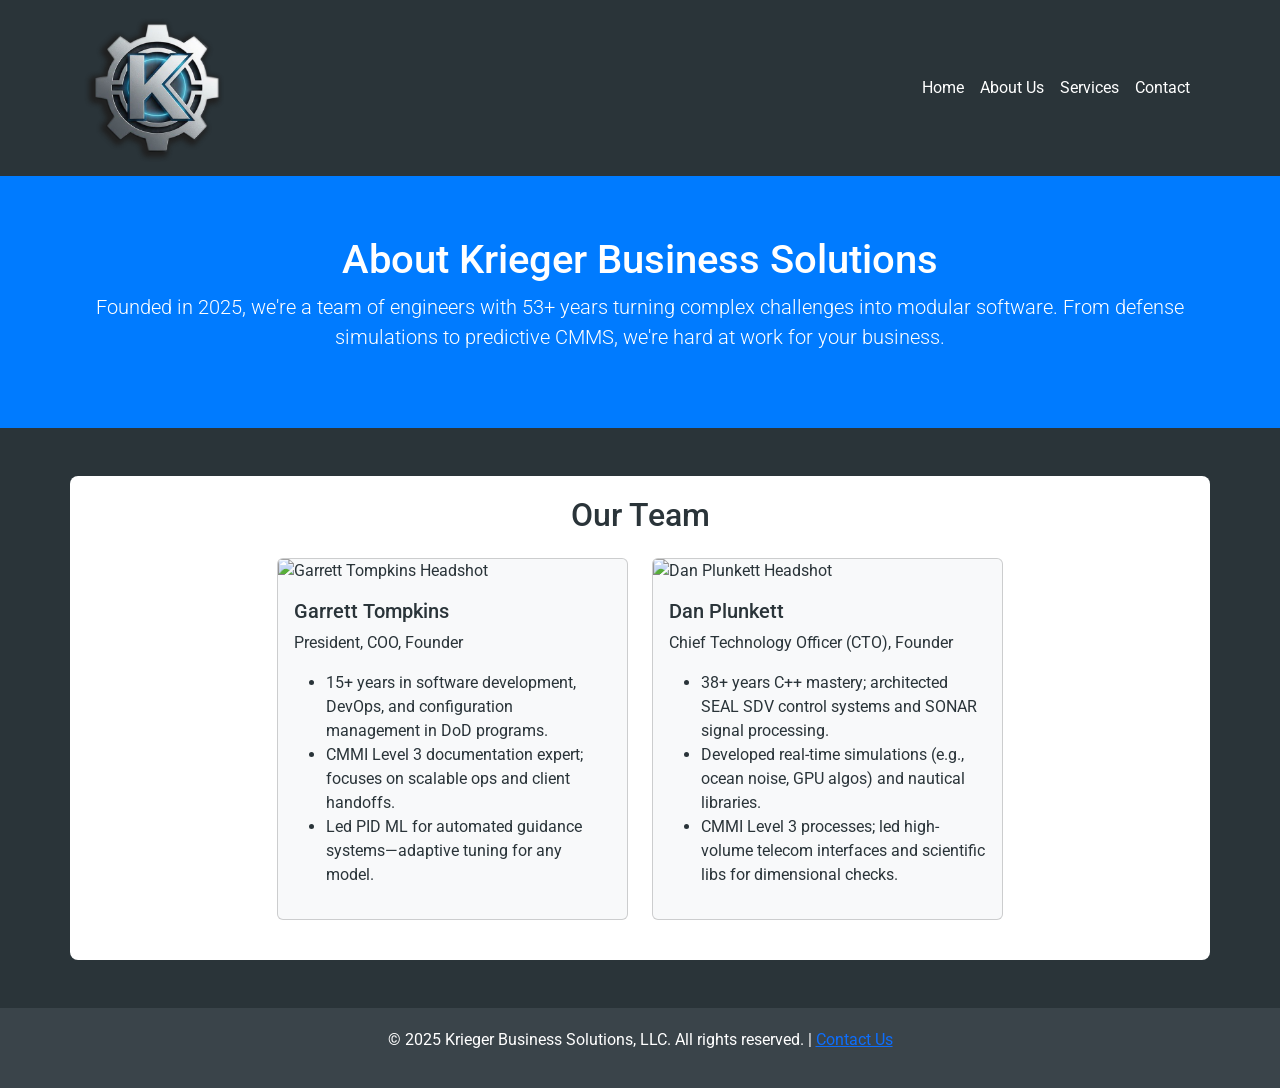
==== about.html @ 66830e4a "Updated logo reference" ====
<!DOCTYPE html>
<html lang="en">
<head>
    <meta charset="UTF-8">
    <meta name="viewport" content="width=device-width, initial-scale=1.0">
    <title>About Us - Krieger Business Solutions</title>
    <link href="https://cdn.jsdelivr.net/npm/bootstrap@5.3.3/dist/css/bootstrap.min.css" rel="stylesheet" integrity="sha384-QWTKZyjpPEjISv5WaRU9OFeRpok6YctnYmDr5pNlyT2bRjXh0JMhjY6hW+ALEwIH" crossorigin="anonymous">
    <style>
        body { 
            font-family: 'Roboto', sans-serif; 
            background-color: #2a3439; /* Gunmetal gray */
            color: #ffffff; /* White text for dark bg */
        }
        .hero { 
            background-color: #007bff; /* Keep blue for contrast */
            color: white; 
            padding: 60px 0; 
            text-align: center; 
        }
        .footer { 
            background-color: #3a444a; /* Slightly lighter gunmetal for footer */
            padding: 20px; 
            text-align: center; 
        }
        .navbar { 
            background-color: #2a3439 !important; /* Match body */
        }
        .nav-link { 
            color: #ffffff !important; /* White nav links */
        }
        .container.my-5 { 
            background-color: #ffffff; /* White bg for content sections */
            color: #2a3439; /* Dark text inside */
            padding: 20px; 
            border-radius: 8px; 
        }
        .team-card { 
            background-color: #f8f9fa; /* Light for cards */
            color: #2a3439; 
            margin-bottom: 20px; 
        }
    </style>
    <link href="https://fonts.googleapis.com/css2?family=Roboto:wght@400;700&display=swap" rel="stylesheet">
</head>
<body>
    <header>
        <nav class="navbar navbar-expand-lg navbar-light bg-light">
            <div class="container">
                <a class="navbar-brand" href="index.html">
                    <img src="images/KLogoOnly.png" alt="Krieger Business Solutions Logo" width="150">
                </a>
                <button class="navbar-toggler" type="button" data-bs-toggle="collapse" data-bs-target="#navbarNav" aria-controls="navbarNav" aria-expanded="false" aria-label="Toggle navigation">
                    <span class="navbar-toggler-icon"></span>
                </button>
                <div class="collapse navbar-collapse" id="navbarNav">
                    <ul class="navbar-nav ms-auto">
                        <li class="nav-item"><a class="nav-link" href="index.html">Home</a></li>
                        <li class="nav-item"><a class="nav-link active" href="about.html">About Us</a></li>
                        <li class="nav-item"><a class="nav-link" href="services.html">Services</a></li>
                        <li class="nav-item"><a class="nav-link" href="contact.html">Contact</a></li>
                    </ul>
                </div>
            </div>
        </nav>
    </header>

    <section class="hero">
        <div class="container">
            <h1>About Krieger Business Solutions</h1>
            <p class="lead">Founded in 2025, we're a team of engineers with 53+ years turning complex challenges into modular software. From defense simulations to predictive CMMS, we're hard at work for your business.</p>
        </div>
    </section>

    <section class="container my-5">
        <h2 class="text-center mb-4">Our Team</h2>
        <div class="row justify-content-center"> <!-- Centered for 2 cards -->
            <div class="col-md-4">
                <div class="card team-card">
                    <img src="images/garrett.png" class="card-img-top" alt="Garrett Tompkins Headshot">
                    <div class="card-body">
                        <h5 class="card-title">Garrett Tompkins</h5>
                        <p class="card-text">President, COO, Founder</p>
                        <ul>
                            <li>15+ years in software development, DevOps, and configuration management in DoD programs.</li>
                            <li>CMMI Level 3 documentation expert; focuses on scalable ops and client handoffs.</li>
                            <li>Led PID ML for automated guidance systems—adaptive tuning for any model.</li>
                        </ul>
                    </div>
                </div>
            </div>
            <div class="col-md-4">
                <div class="card team-card">
                    <img src="images/dan.png" class="card-img-top" alt="Dan Plunkett Headshot">
                    <div class="card-body">
                        <h5 class="card-title">Dan Plunkett</h5>
                        <p class="card-text">Chief Technology Officer (CTO), Founder</p>
                        <ul>
                            <li>38+ years C++ mastery; architected SEAL SDV control systems and SONAR signal processing.</li>
                            <li>Developed real-time simulations (e.g., ocean noise, GPU algos) and nautical libraries.</li>
                            <li>CMMI Level 3 processes; led high-volume telecom interfaces and scientific libs for dimensional checks.</li>
                        </ul>
                    </div>
                </div>
            </div>
        </div>
    </section>

    <footer class="footer">
        <p>&copy; 2025 Krieger Business Solutions, LLC. All rights reserved. | <a href="mailto:hello@kriegerbs.com">Contact Us</a></p>
    </footer>

    <script src="https://cdn.jsdelivr.net/npm/bootstrap@5.3.3/dist/js/bootstrap.bundle.min.js" integrity="sha384-YvpcrYf0tY3lHB60NNkmXc5s9fDVZLESaAA55NDzOxhy9GkcIdslK1eN7N6jIeHz" crossorigin="anonymous"></script>
</body>
</html>
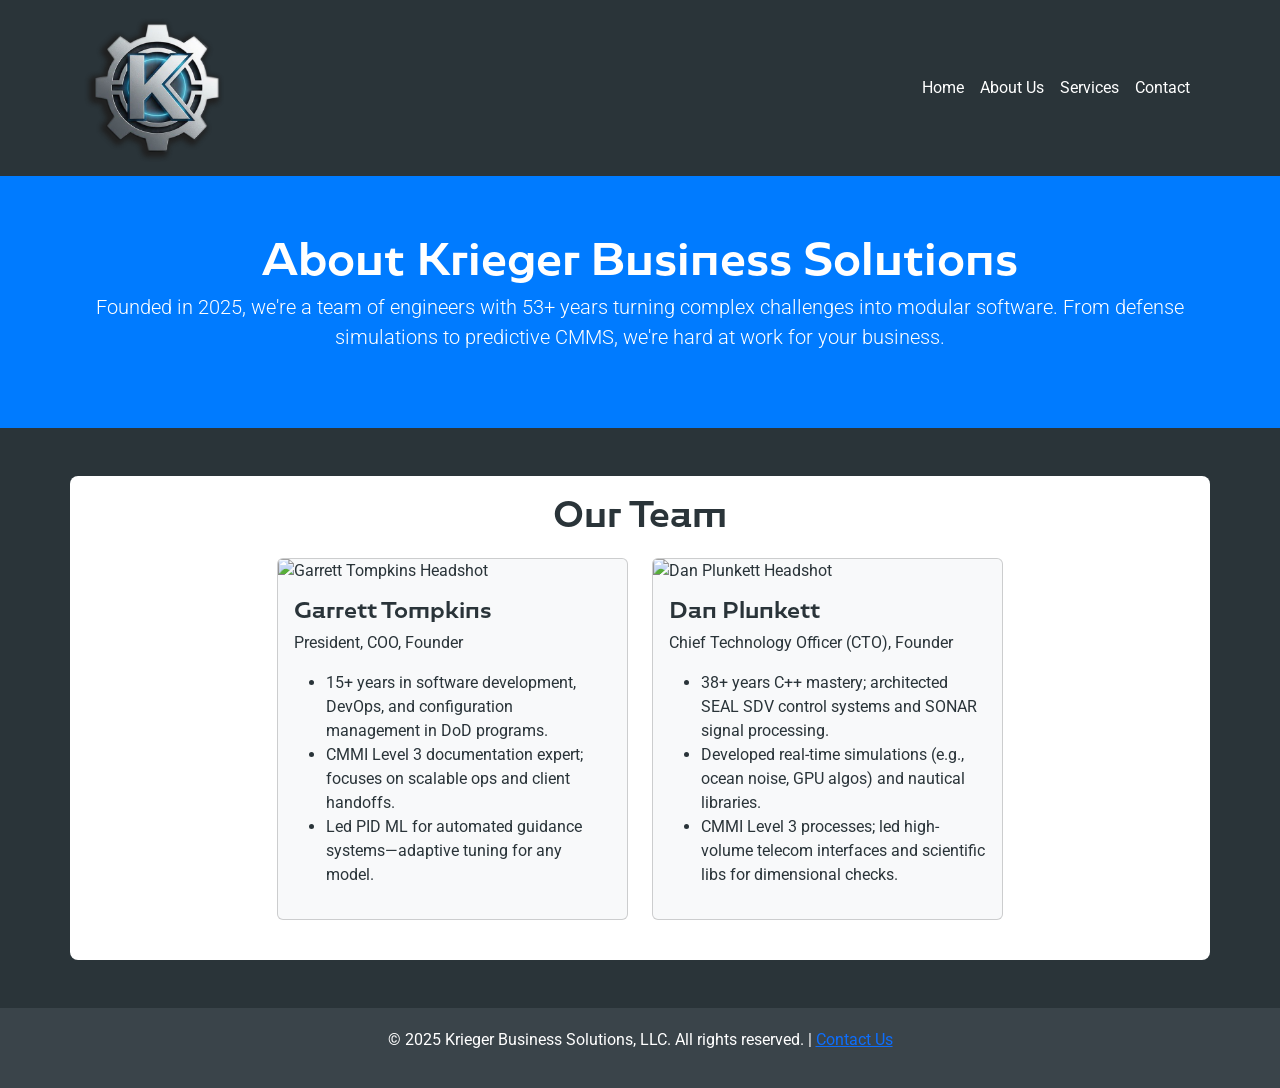
==== commit c3570d94: "Added caprina medium to headers" ====
--- a/about.html
+++ b/about.html
@@ -6,10 +6,19 @@
     <title>About Us - Krieger Business Solutions</title>
     <link href="https://cdn.jsdelivr.net/npm/bootstrap@5.3.3/dist/css/bootstrap.min.css" rel="stylesheet" integrity="sha384-QWTKZyjpPEjISv5WaRU9OFeRpok6YctnYmDr5pNlyT2bRjXh0JMhjY6hW+ALEwIH" crossorigin="anonymous">
     <style>
+        @font-face {
+            font-family: 'Caprina Medium';
+            src: url('assets/caprina-medium.otf') format('opentype'); /* Relative path to font file */
+            font-weight: normal;
+            font-style: normal;
+        }
         body { 
             font-family: 'Roboto', sans-serif; 
             background-color: #2a3439; /* Gunmetal gray */
             color: #ffffff; /* White text for dark bg */
+        }
+        h1, h2, h3, h4, h5, h6 {
+            font-family: 'Caprina Medium', sans-serif; /* Apply Caprina Medium to headers */
         }
         .hero { 
             background-color: #007bff; /* Keep blue for contrast */
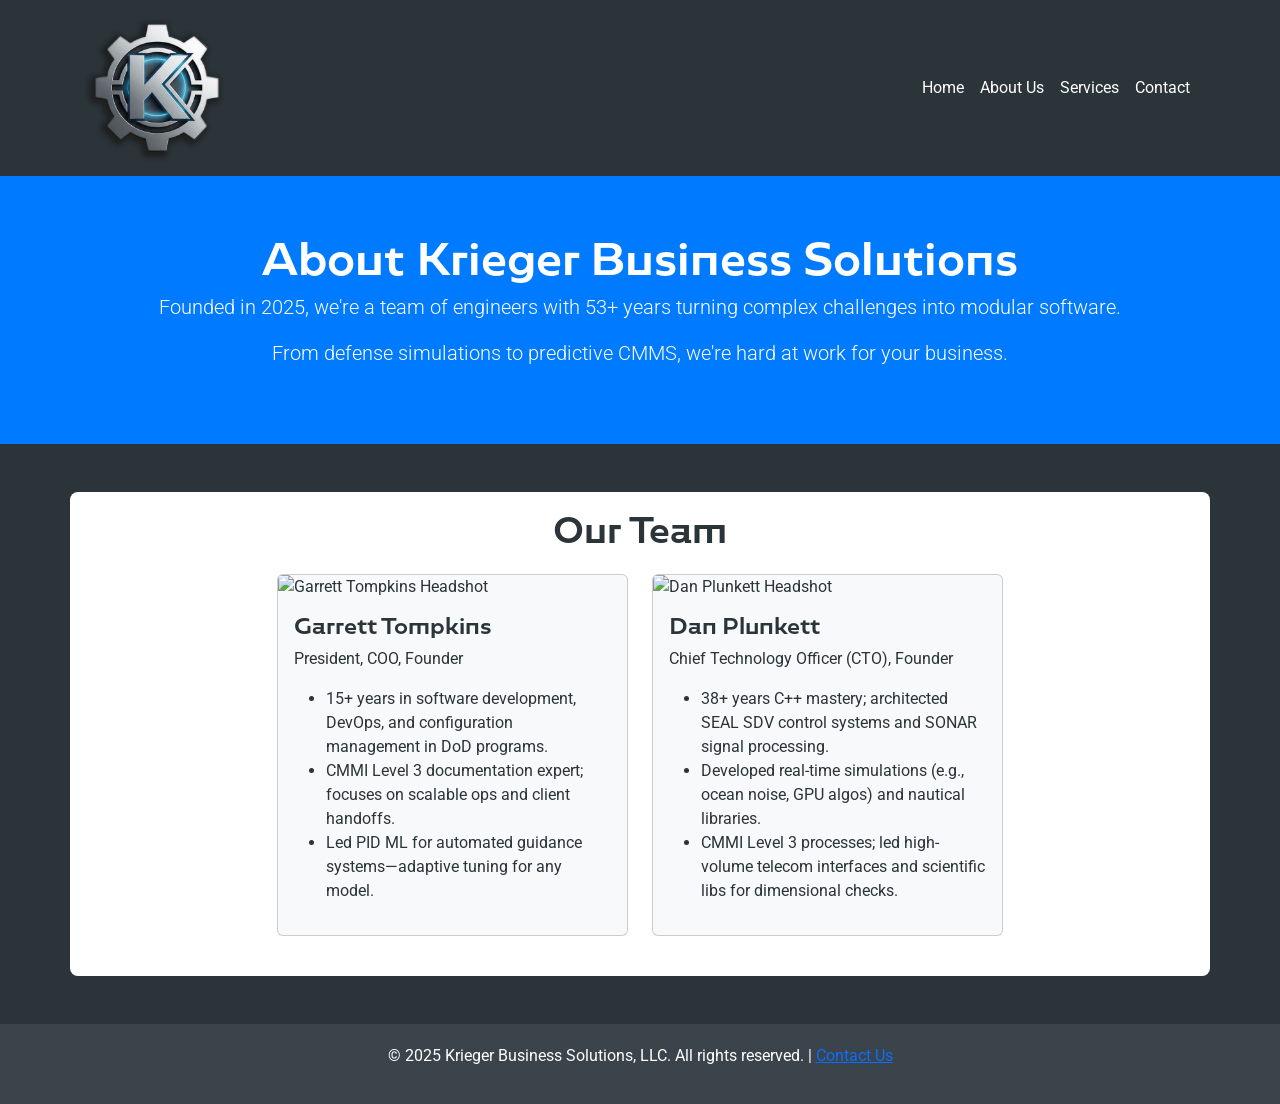
==== commit c953378c: "Trying to fix header line..." ====
--- a/about.html
+++ b/about.html
@@ -76,7 +76,8 @@
     <section class="hero">
         <div class="container">
             <h1>About Krieger Business Solutions</h1>
-            <p class="lead">Founded in 2025, we're a team of engineers with 53+ years turning complex challenges into modular software. From defense simulations to predictive CMMS, we're hard at work for your business.</p>
+            <p class="lead">Founded in 2025, we're a team of engineers with 53+ years turning complex challenges into modular software.</p>
+            <p class="lead">From defense simulations to predictive CMMS, we're hard at work for your business.</p>
         </div>
     </section>
 
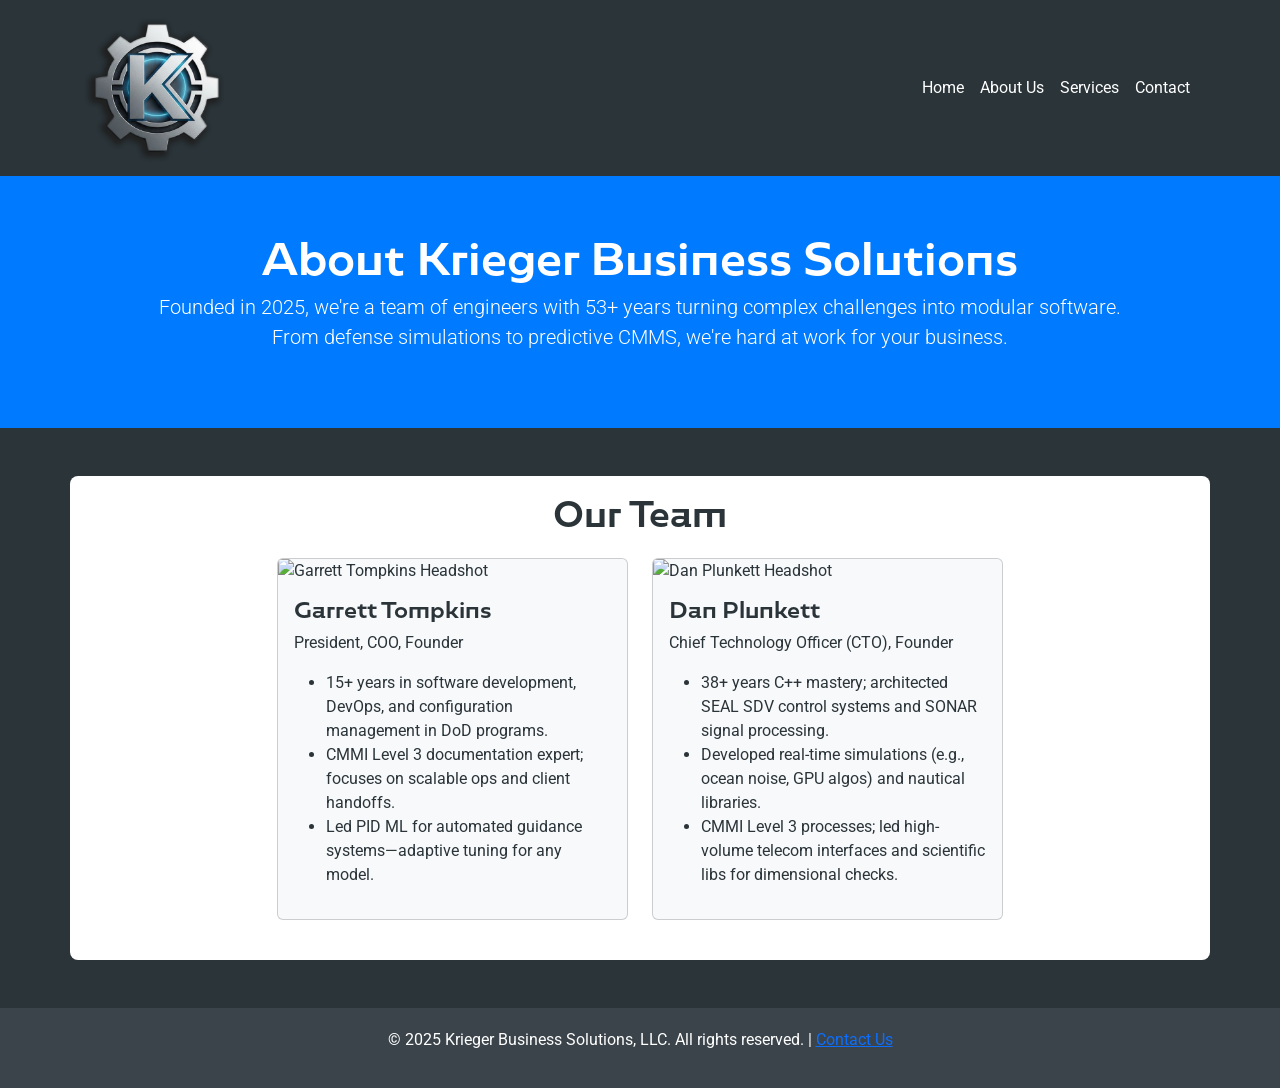
==== commit 299bf521: "changed multiple lines into a line break" ====
--- a/about.html
+++ b/about.html
@@ -76,8 +76,7 @@
     <section class="hero">
         <div class="container">
             <h1>About Krieger Business Solutions</h1>
-            <p class="lead">Founded in 2025, we're a team of engineers with 53+ years turning complex challenges into modular software.</p>
-            <p class="lead">From defense simulations to predictive CMMS, we're hard at work for your business.</p>
+            <p class="lead">Founded in 2025, we're a team of engineers with 53+ years turning complex challenges into modular software.</br>From defense simulations to predictive CMMS, we're hard at work for your business.</p>
         </div>
     </section>
 
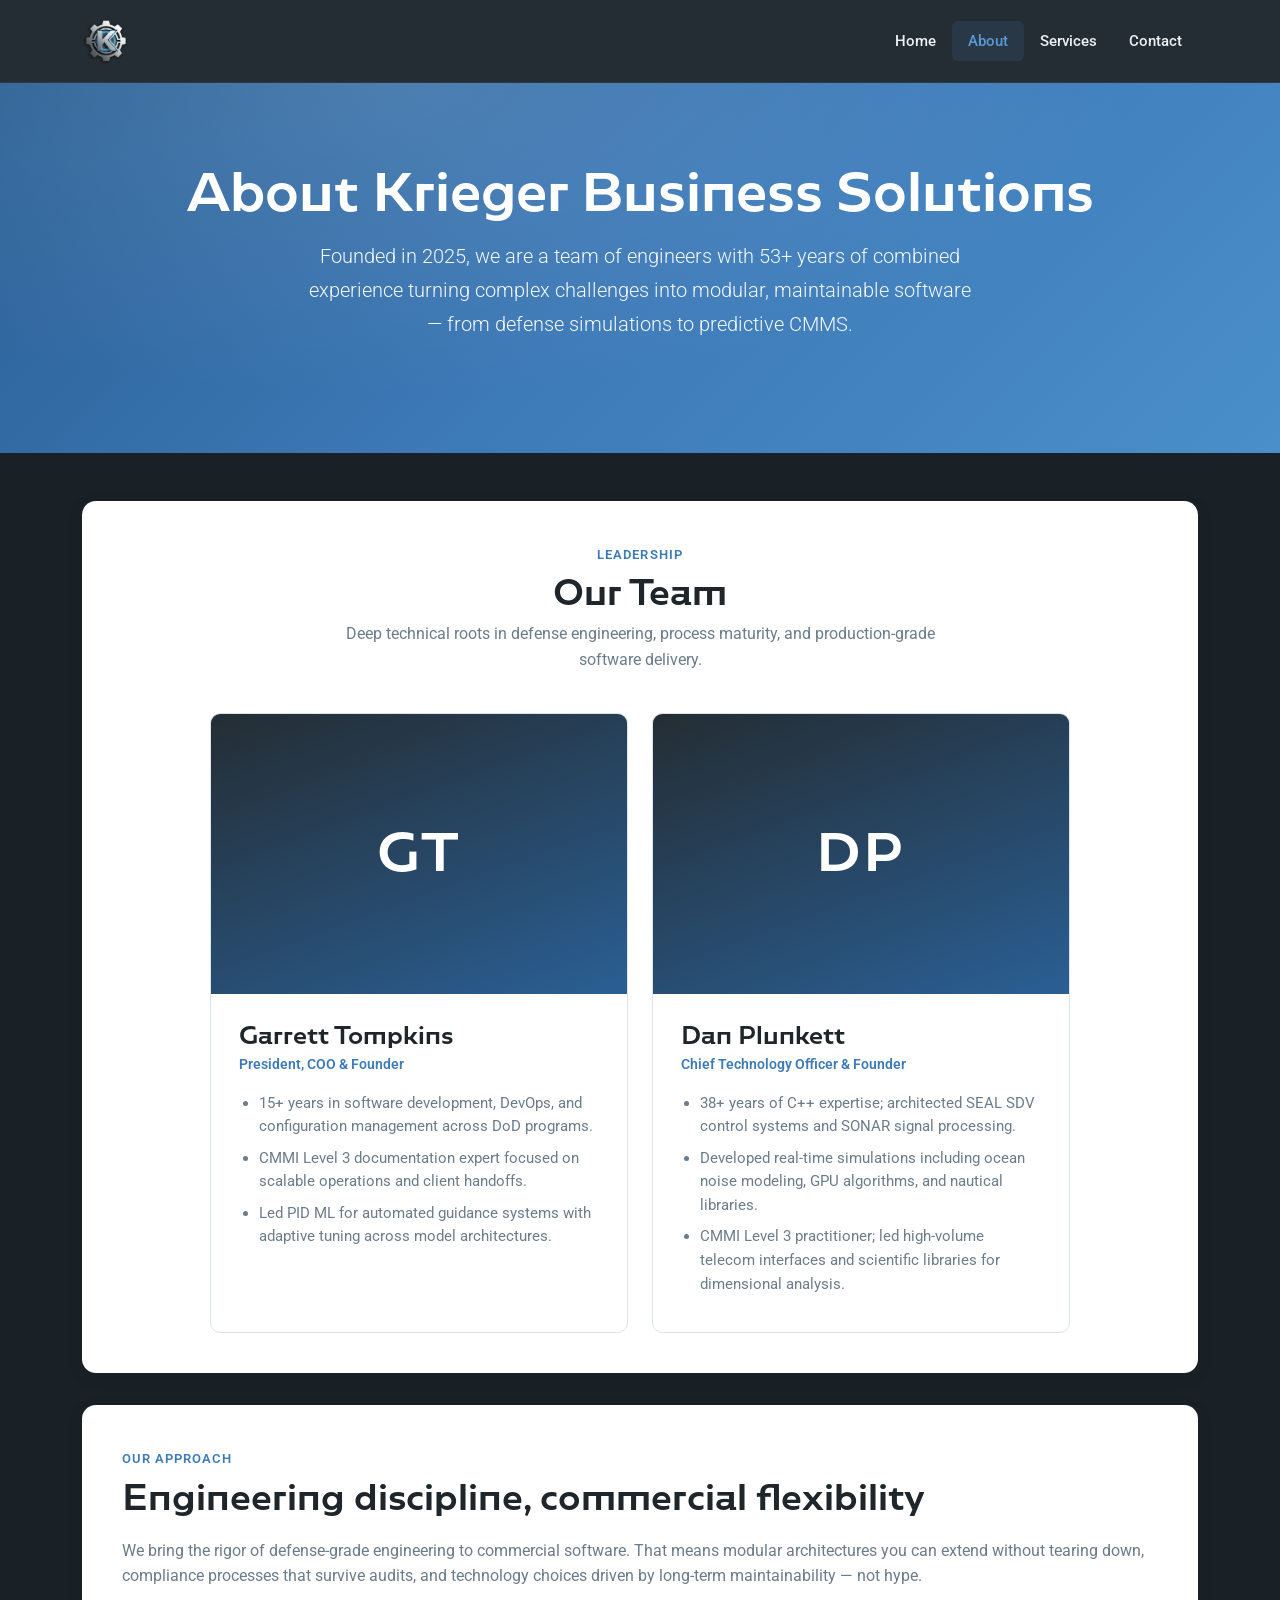
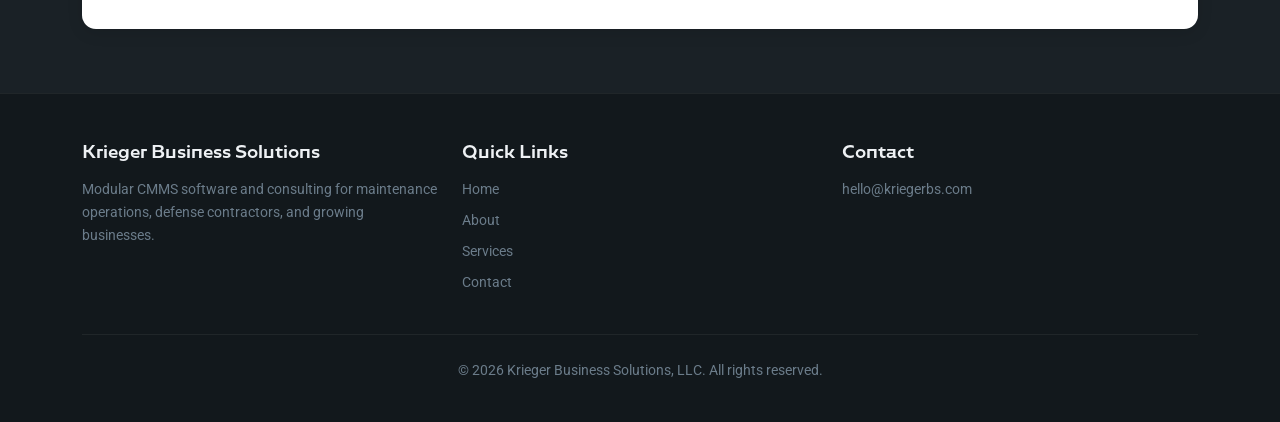
==== commit 8a7df844: "website updates" ====
--- a/about.html
+++ b/about.html
@@ -3,60 +3,24 @@
 <head>
     <meta charset="UTF-8">
     <meta name="viewport" content="width=device-width, initial-scale=1.0">
-    <title>About Us - Krieger Business Solutions</title>
+    <meta name="description" content="Meet the Krieger Business Solutions team — engineers with 53+ years of combined experience in defense systems, CMMS, and enterprise software.">
+    <title>About — Krieger Business Solutions</title>
+    <link rel="icon" href="images/KLogoOnly.png" type="image/png">
+    <link rel="preconnect" href="https://fonts.googleapis.com">
+    <link rel="preconnect" href="https://fonts.gstatic.com" crossorigin>
+    <link href="https://fonts.googleapis.com/css2?family=Roboto:wght@400;500;700&display=swap" rel="stylesheet">
     <link href="https://cdn.jsdelivr.net/npm/bootstrap@5.3.3/dist/css/bootstrap.min.css" rel="stylesheet" integrity="sha384-QWTKZyjpPEjISv5WaRU9OFeRpok6YctnYmDr5pNlyT2bRjXh0JMhjY6hW+ALEwIH" crossorigin="anonymous">
-    <style>
-        @font-face {
-            font-family: 'Caprina Medium';
-            src: url('assets/caprina-medium.otf') format('opentype'); /* Relative path to font file */
-            font-weight: normal;
-            font-style: normal;
-        }
-        body { 
-            font-family: 'Roboto', sans-serif; 
-            background-color: #2a3439; /* Gunmetal gray */
-            color: #ffffff; /* White text for dark bg */
-        }
-        h1, h2, h3, h4, h5, h6 {
-            font-family: 'Caprina Medium', sans-serif; /* Apply Caprina Medium to headers */
-        }
-        .hero { 
-            background-color: #007bff; /* Keep blue for contrast */
-            color: white; 
-            padding: 60px 0; 
-            text-align: center; 
-        }
-        .footer { 
-            background-color: #3a444a; /* Slightly lighter gunmetal for footer */
-            padding: 20px; 
-            text-align: center; 
-        }
-        .navbar { 
-            background-color: #2a3439 !important; /* Match body */
-        }
-        .nav-link { 
-            color: #ffffff !important; /* White nav links */
-        }
-        .container.my-5 { 
-            background-color: #ffffff; /* White bg for content sections */
-            color: #2a3439; /* Dark text inside */
-            padding: 20px; 
-            border-radius: 8px; 
-        }
-        .team-card { 
-            background-color: #f8f9fa; /* Light for cards */
-            color: #2a3439; 
-            margin-bottom: 20px; 
-        }
-    </style>
-    <link href="https://fonts.googleapis.com/css2?family=Roboto:wght@400;700&display=swap" rel="stylesheet">
+    <link href="https://cdn.jsdelivr.net/npm/bootstrap-icons@1.11.3/font/bootstrap-icons.min.css" rel="stylesheet">
+    <link href="assets/css/main.css" rel="stylesheet">
 </head>
 <body>
-    <header>
-        <nav class="navbar navbar-expand-lg navbar-light bg-light">
+    <a class="skip-link" href="#main-content">Skip to content</a>
+
+    <header class="site-header">
+        <nav class="navbar navbar-expand-lg navbar-dark" aria-label="Main navigation">
             <div class="container">
                 <a class="navbar-brand" href="index.html">
-                    <img src="images/KLogoOnly.png" alt="Krieger Business Solutions Logo" width="150">
+                    <img src="images/KLogoOnly.png" alt="Krieger Business Solutions" width="150" height="48">
                 </a>
                 <button class="navbar-toggler" type="button" data-bs-toggle="collapse" data-bs-target="#navbarNav" aria-controls="navbarNav" aria-expanded="false" aria-label="Toggle navigation">
                     <span class="navbar-toggler-icon"></span>
@@ -64,7 +28,7 @@
                 <div class="collapse navbar-collapse" id="navbarNav">
                     <ul class="navbar-nav ms-auto">
                         <li class="nav-item"><a class="nav-link" href="index.html">Home</a></li>
-                        <li class="nav-item"><a class="nav-link active" href="about.html">About Us</a></li>
+                        <li class="nav-item"><a class="nav-link active" href="about.html" aria-current="page">About</a></li>
                         <li class="nav-item"><a class="nav-link" href="services.html">Services</a></li>
                         <li class="nav-item"><a class="nav-link" href="contact.html">Contact</a></li>
                     </ul>
@@ -76,48 +40,96 @@
     <section class="hero">
         <div class="container">
             <h1>About Krieger Business Solutions</h1>
-            <p class="lead">Founded in 2025, we're a team of engineers with 53+ years turning complex challenges into modular software.</br>From defense simulations to predictive CMMS, we're hard at work for your business.</p>
+            <p class="lead">Founded in 2025, we are a team of engineers with 53+ years of combined experience turning complex challenges into modular, maintainable software — from defense simulations to predictive CMMS.</p>
         </div>
     </section>
 
-    <section class="container my-5">
-        <h2 class="text-center mb-4">Our Team</h2>
-        <div class="row justify-content-center"> <!-- Centered for 2 cards -->
-            <div class="col-md-4">
-                <div class="card team-card">
-                    <img src="images/garrett.png" class="card-img-top" alt="Garrett Tompkins Headshot">
-                    <div class="card-body">
-                        <h5 class="card-title">Garrett Tompkins</h5>
-                        <p class="card-text">President, COO, Founder</p>
-                        <ul>
-                            <li>15+ years in software development, DevOps, and configuration management in DoD programs.</li>
-                            <li>CMMI Level 3 documentation expert; focuses on scalable ops and client handoffs.</li>
-                            <li>Led PID ML for automated guidance systems—adaptive tuning for any model.</li>
-                        </ul>
+    <main id="main-content" class="page-main">
+        <div class="container">
+            <div class="content-section">
+                <div class="divider-heading">
+                    <span class="section-label">Leadership</span>
+                    <h2>Our Team</h2>
+                    <p>Deep technical roots in defense engineering, process maturity, and production-grade software delivery.</p>
+                </div>
+                <div class="row g-4 justify-content-center">
+                    <div class="col-md-6 col-lg-5">
+                        <article class="team-card">
+                            <div class="team-avatar">
+                                <span class="team-initials" aria-hidden="true">GT</span>
+                                <!-- Headshot: add images/garrett.png (recommended ~400×400, square crop) -->
+                                <img src="images/garrett.png" alt="Garrett Tompkins" class="team-photo" width="400" height="400">
+                            </div>
+                            <div class="card-body">
+                                <h3 class="card-title">Garrett Tompkins</h3>
+                                <p class="card-subtitle">President, COO &amp; Founder</p>
+                                <ul>
+                                    <li>15+ years in software development, DevOps, and configuration management across DoD programs.</li>
+                                    <li>CMMI Level 3 documentation expert focused on scalable operations and client handoffs.</li>
+                                    <li>Led PID ML for automated guidance systems with adaptive tuning across model architectures.</li>
+                                </ul>
+                            </div>
+                        </article>
+                    </div>
+                    <div class="col-md-6 col-lg-5">
+                        <article class="team-card">
+                            <div class="team-avatar">
+                                <span class="team-initials" aria-hidden="true">DP</span>
+                                <!-- Headshot: add images/dan.png (recommended ~400×400, square crop) -->
+                                <img src="images/dan.png" alt="Dan Plunkett" class="team-photo" width="400" height="400">
+                            </div>
+                            <div class="card-body">
+                                <h3 class="card-title">Dan Plunkett</h3>
+                                <p class="card-subtitle">Chief Technology Officer &amp; Founder</p>
+                                <ul>
+                                    <li>38+ years of C++ expertise; architected SEAL SDV control systems and SONAR signal processing.</li>
+                                    <li>Developed real-time simulations including ocean noise modeling, GPU algorithms, and nautical libraries.</li>
+                                    <li>CMMI Level 3 practitioner; led high-volume telecom interfaces and scientific libraries for dimensional analysis.</li>
+                                </ul>
+                            </div>
+                        </article>
                     </div>
                 </div>
             </div>
-            <div class="col-md-4">
-                <div class="card team-card">
-                    <img src="images/dan.png" class="card-img-top" alt="Dan Plunkett Headshot">
-                    <div class="card-body">
-                        <h5 class="card-title">Dan Plunkett</h5>
-                        <p class="card-text">Chief Technology Officer (CTO), Founder</p>
-                        <ul>
-                            <li>38+ years C++ mastery; architected SEAL SDV control systems and SONAR signal processing.</li>
-                            <li>Developed real-time simulations (e.g., ocean noise, GPU algos) and nautical libraries.</li>
-                            <li>CMMI Level 3 processes; led high-volume telecom interfaces and scientific libs for dimensional checks.</li>
-                        </ul>
-                    </div>
+
+            <div class="content-section">
+                <span class="section-label">Our Approach</span>
+                <h2>Engineering discipline, commercial flexibility</h2>
+                <p>We bring the rigor of defense-grade engineering to commercial software. That means modular architectures you can extend without tearing down, compliance processes that survive audits, and technology choices driven by long-term maintainability — not hype.</p>
+            </div>
+        </div>
+    </main>
+
+    <footer class="site-footer">
+        <div class="container">
+            <div class="row g-4">
+                <div class="col-md-4">
+                    <h3>Krieger Business Solutions</h3>
+                    <p>Modular CMMS software and consulting for maintenance operations, defense contractors, and growing businesses.</p>
+                </div>
+                <div class="col-md-4">
+                    <h3>Quick Links</h3>
+                    <ul>
+                        <li><a href="index.html">Home</a></li>
+                        <li><a href="about.html">About</a></li>
+                        <li><a href="services.html">Services</a></li>
+                        <li><a href="contact.html">Contact</a></li>
+                    </ul>
+                </div>
+                <div class="col-md-4">
+                    <h3>Contact</h3>
+                    <ul>
+                        <li><a href="mailto:hello@kriegerbs.com">hello@kriegerbs.com</a></li>
+                    </ul>
                 </div>
             </div>
+            <div class="footer-bottom">
+                <p>&copy; 2026 Krieger Business Solutions, LLC. All rights reserved.</p>
+            </div>
         </div>
-    </section>
-
-    <footer class="footer">
-        <p>&copy; 2025 Krieger Business Solutions, LLC. All rights reserved. | <a href="mailto:hello@kriegerbs.com">Contact Us</a></p>
     </footer>
 
     <script src="https://cdn.jsdelivr.net/npm/bootstrap@5.3.3/dist/js/bootstrap.bundle.min.js" integrity="sha384-YvpcrYf0tY3lHB60NNkmXc5s9fDVZLESaAA55NDzOxhy9GkcIdslK1eN7N6jIeHz" crossorigin="anonymous"></script>
+    <script src="assets/js/main.js"></script>
 </body>
-</html>
+</html>
--- a/assets/css/main.css
+++ b/assets/css/main.css
@@ -0,0 +1,641 @@
+/* Krieger Business Solutions — shared stylesheet */
+
+@font-face {
+    font-family: 'Caprina Medium';
+    src: url('../caprina-medium.otf') format('opentype');
+    font-weight: normal;
+    font-style: normal;
+    font-display: swap;
+}
+
+:root {
+    --color-bg: #1a2126;
+    --color-bg-elevated: #242d33;
+    --color-surface: #ffffff;
+    --color-surface-muted: #f4f6f8;
+    --color-accent: #3d7ab8;
+    --color-accent-dark: #2a5f94;
+    --color-accent-light: #5a9ad4;
+    --color-text: #1e262b;
+    --color-text-on-dark: #eef1f4;
+    --color-text-muted: #6b7c8a;
+    --color-border: #dde3ea;
+    --color-footer: #12181c;
+    --font-heading: 'Caprina Medium', Georgia, serif;
+    --font-body: 'Roboto', system-ui, -apple-system, sans-serif;
+    --shadow-sm: 0 1px 3px rgba(0, 0, 0, 0.08);
+    --shadow-md: 0 4px 16px rgba(0, 0, 0, 0.1);
+    --shadow-lg: 0 8px 32px rgba(0, 0, 0, 0.12);
+    --radius-sm: 6px;
+    --radius-md: 10px;
+    --radius-lg: 14px;
+    --transition: 0.2s ease;
+}
+
+*,
+*::before,
+*::after {
+    box-sizing: border-box;
+}
+
+html {
+    scroll-behavior: smooth;
+}
+
+body {
+    font-family: var(--font-body);
+    background-color: var(--color-bg);
+    color: var(--color-text-on-dark);
+    line-height: 1.6;
+    margin: 0;
+    -webkit-font-smoothing: antialiased;
+}
+
+h1, h2, h3, h4, h5, h6 {
+    font-family: var(--font-heading);
+    line-height: 1.25;
+    font-weight: normal;
+}
+
+a {
+    color: var(--color-accent-light);
+    text-decoration: none;
+    transition: color var(--transition);
+}
+
+a:hover {
+    color: #7eb8e8;
+}
+
+img {
+    max-width: 100%;
+    height: auto;
+}
+
+/* Skip link */
+.skip-link {
+    position: absolute;
+    top: -100%;
+    left: 1rem;
+    z-index: 1100;
+    padding: 0.5rem 1rem;
+    background: var(--color-accent);
+    color: white;
+    border-radius: var(--radius-sm);
+}
+
+.skip-link:focus {
+    top: 1rem;
+}
+
+/* Navbar */
+.site-header {
+    position: sticky;
+    top: 0;
+    z-index: 1000;
+    background-color: var(--color-bg-elevated);
+    border-bottom: 1px solid rgba(255, 255, 255, 0.06);
+    backdrop-filter: blur(8px);
+    transition: box-shadow var(--transition);
+}
+
+.site-header.is-scrolled {
+    box-shadow: 0 2px 12px rgba(0, 0, 0, 0.25);
+}
+
+.site-header .navbar {
+    padding: 0.75rem 0;
+}
+
+.site-header .navbar-brand img {
+    height: 48px;
+    width: auto;
+    transition: opacity var(--transition);
+}
+
+.site-header .navbar-brand:hover img {
+    opacity: 0.85;
+}
+
+.site-header .nav-link {
+    color: var(--color-text-on-dark) !important;
+    font-weight: 500;
+    font-size: 0.95rem;
+    padding: 0.5rem 1rem !important;
+    border-radius: var(--radius-sm);
+    transition: background-color var(--transition), color var(--transition);
+}
+
+.site-header .nav-link:hover,
+.site-header .nav-link:focus {
+    background-color: rgba(255, 255, 255, 0.08);
+    color: white !important;
+}
+
+.site-header .nav-link.active {
+    color: var(--color-accent-light) !important;
+    background-color: rgba(61, 122, 184, 0.15);
+}
+
+.navbar-toggler {
+    border-color: rgba(255, 255, 255, 0.2);
+    padding: 0.4rem 0.6rem;
+}
+
+.navbar-toggler:focus {
+    box-shadow: 0 0 0 2px rgba(61, 122, 184, 0.5);
+}
+
+.navbar-toggler-icon {
+    filter: invert(1);
+}
+
+/* Hero */
+.hero {
+    background: linear-gradient(135deg, var(--color-accent-dark) 0%, var(--color-accent) 50%, #4a8fc9 100%);
+    color: white;
+    padding: 5rem 0;
+    text-align: center;
+    position: relative;
+    overflow: hidden;
+}
+
+.hero::before {
+    content: '';
+    position: absolute;
+    inset: 0;
+    background: radial-gradient(ellipse at 30% 0%, rgba(255, 255, 255, 0.12) 0%, transparent 60%);
+    pointer-events: none;
+}
+
+.hero .container {
+    position: relative;
+    z-index: 1;
+}
+
+.hero h1 {
+    font-size: clamp(2rem, 5vw, 3rem);
+    margin-bottom: 1rem;
+}
+
+.hero .lead {
+    font-size: clamp(1.05rem, 2.5vw, 1.25rem);
+    max-width: 680px;
+    margin: 0 auto 2rem;
+    opacity: 0.95;
+    line-height: 1.7;
+}
+
+/* Buttons */
+.btn-primary-custom {
+    display: inline-block;
+    padding: 0.75rem 1.75rem;
+    background-color: white;
+    color: var(--color-accent-dark);
+    font-weight: 600;
+    font-size: 1rem;
+    border-radius: var(--radius-sm);
+    border: 2px solid transparent;
+    transition: transform var(--transition), box-shadow var(--transition), background-color var(--transition);
+}
+
+.btn-primary-custom:hover {
+    background-color: var(--color-surface-muted);
+    color: var(--color-accent-dark);
+    transform: translateY(-1px);
+    box-shadow: var(--shadow-md);
+}
+
+.btn-outline-custom {
+    display: inline-block;
+    padding: 0.75rem 1.75rem;
+    background-color: transparent;
+    color: white;
+    font-weight: 600;
+    font-size: 1rem;
+    border-radius: var(--radius-sm);
+    border: 2px solid rgba(255, 255, 255, 0.6);
+    transition: background-color var(--transition), border-color var(--transition);
+}
+
+.btn-outline-custom:hover {
+    background-color: rgba(255, 255, 255, 0.12);
+    border-color: white;
+    color: white;
+}
+
+/* Content sections */
+.content-section {
+    background-color: var(--color-surface);
+    color: var(--color-text);
+    padding: 2.5rem;
+    border-radius: var(--radius-lg);
+    box-shadow: var(--shadow-md);
+    margin-bottom: 2rem;
+}
+
+.content-section:last-child {
+    margin-bottom: 0;
+}
+
+.content-section h2 {
+    color: var(--color-text);
+    margin-bottom: 1.25rem;
+}
+
+.content-section p {
+    color: var(--color-text-muted);
+    margin-bottom: 1rem;
+}
+
+.content-section p:last-child {
+    margin-bottom: 0;
+}
+
+.section-label {
+    display: inline-block;
+    font-size: 0.8rem;
+    font-weight: 600;
+    letter-spacing: 0.08em;
+    text-transform: uppercase;
+    color: var(--color-accent);
+    margin-bottom: 0.5rem;
+}
+
+.page-main {
+    padding: 3rem 0 4rem;
+}
+
+/* Feature cards (home) */
+.feature-card {
+    background: var(--color-surface-muted);
+    border: 1px solid var(--color-border);
+    border-radius: var(--radius-md);
+    padding: 2rem;
+    height: 100%;
+    transition: box-shadow var(--transition), transform var(--transition);
+}
+
+.feature-card:hover {
+    box-shadow: var(--shadow-md);
+    transform: translateY(-2px);
+}
+
+.feature-card .feature-icon {
+    display: flex;
+    align-items: center;
+    justify-content: center;
+    width: 48px;
+    height: 48px;
+    background: linear-gradient(135deg, var(--color-accent), var(--color-accent-light));
+    border-radius: var(--radius-sm);
+    color: white;
+    font-size: 1.4rem;
+    margin-bottom: 1.25rem;
+}
+
+.feature-card h3 {
+    font-size: 1.35rem;
+    margin-bottom: 0.75rem;
+    color: var(--color-text);
+}
+
+.feature-card p {
+    margin-bottom: 0;
+}
+
+/* Service pack cards */
+.pack-card {
+    background: var(--color-surface);
+    border: 1px solid var(--color-border);
+    border-radius: var(--radius-md);
+    padding: 1.75rem;
+    height: 100%;
+    transition: box-shadow var(--transition);
+}
+
+.pack-card:hover {
+    box-shadow: var(--shadow-md);
+}
+
+.pack-card .pack-icon {
+    display: flex;
+    align-items: center;
+    justify-content: center;
+    width: 56px;
+    height: 56px;
+    background-color: rgba(61, 122, 184, 0.1);
+    border-radius: var(--radius-md);
+    color: var(--color-accent);
+    font-size: 1.6rem;
+    margin-bottom: 1rem;
+}
+
+.pack-card h3 {
+    font-size: 1.2rem;
+    margin-bottom: 0.5rem;
+}
+
+.pack-card .pack-industry {
+    font-size: 0.85rem;
+    color: var(--color-accent);
+    font-weight: 600;
+    margin-bottom: 0.75rem;
+}
+
+.pack-card ul {
+    padding-left: 1.2rem;
+    margin-bottom: 0;
+    color: var(--color-text-muted);
+    font-size: 0.95rem;
+}
+
+.pack-card li {
+    margin-bottom: 0.35rem;
+}
+
+/* Consulting service list */
+.service-list {
+    list-style: none;
+    padding: 0;
+    margin: 0;
+}
+
+.service-list li {
+    display: flex;
+    gap: 1rem;
+    padding: 1.25rem 0;
+    border-bottom: 1px solid var(--color-border);
+}
+
+.service-list li:last-child {
+    border-bottom: none;
+    padding-bottom: 0;
+}
+
+.service-list .service-icon {
+    flex-shrink: 0;
+    display: flex;
+    align-items: center;
+    justify-content: center;
+    width: 40px;
+    height: 40px;
+    background-color: rgba(61, 122, 184, 0.1);
+    border-radius: var(--radius-sm);
+    color: var(--color-accent);
+    font-size: 1.1rem;
+}
+
+.service-list h3 {
+    font-size: 1.1rem;
+    margin: 0 0 0.35rem;
+    font-family: var(--font-body);
+    font-weight: 700;
+}
+
+.service-list p {
+    margin: 0;
+    font-size: 0.95rem;
+}
+
+/* Team cards */
+.team-card {
+    background: var(--color-surface);
+    border: 1px solid var(--color-border);
+    border-radius: var(--radius-md);
+    overflow: hidden;
+    height: 100%;
+    transition: box-shadow var(--transition);
+}
+
+.team-card:hover {
+    box-shadow: var(--shadow-lg);
+}
+
+.team-card .team-avatar {
+    position: relative;
+    height: 280px;
+    overflow: hidden;
+    background: linear-gradient(160deg, var(--color-bg-elevated) 0%, var(--color-accent-dark) 100%);
+}
+
+.team-card .team-initials {
+    position: absolute;
+    inset: 0;
+    display: flex;
+    align-items: center;
+    justify-content: center;
+    color: white;
+    font-family: var(--font-heading);
+    font-size: 3rem;
+    letter-spacing: 0.05em;
+}
+
+.team-card .team-photo {
+    position: relative;
+    z-index: 1;
+    width: 100%;
+    height: 100%;
+    object-fit: cover;
+    object-position: center top;
+}
+
+.team-card .team-photo.is-missing {
+    display: none;
+}
+
+.team-card .card-body {
+    padding: 1.75rem;
+}
+
+.team-card .card-title {
+    font-family: var(--font-heading);
+    font-size: 1.35rem;
+    margin-bottom: 0.25rem;
+}
+
+.team-card .card-subtitle {
+    color: var(--color-accent);
+    font-weight: 600;
+    font-size: 0.9rem;
+    margin-bottom: 1rem;
+}
+
+.team-card ul {
+    padding-left: 1.2rem;
+    margin-bottom: 0;
+    color: var(--color-text-muted);
+    font-size: 0.92rem;
+}
+
+.team-card li {
+    margin-bottom: 0.5rem;
+}
+
+/* Contact */
+.contact-info-list {
+    list-style: none;
+    padding: 0;
+    margin: 0;
+}
+
+.contact-info-list li {
+    display: flex;
+    align-items: center;
+    gap: 0.75rem;
+    padding: 0.75rem 0;
+    font-size: 1.05rem;
+}
+
+.contact-info-list i {
+    color: var(--color-accent);
+    font-size: 1.2rem;
+    width: 24px;
+    text-align: center;
+}
+
+.contact-info-list a {
+    color: var(--color-accent);
+    font-weight: 500;
+}
+
+.contact-info-list a:hover {
+    color: var(--color-accent-dark);
+}
+
+.form-embed {
+    border: 1px solid var(--color-border);
+    border-radius: var(--radius-md);
+    overflow: hidden;
+    background: var(--color-surface-muted);
+}
+
+.form-embed iframe {
+    display: block;
+    width: 100%;
+    min-height: 500px;
+    border: 0;
+}
+
+/* CTA band */
+.cta-band {
+    background: linear-gradient(135deg, var(--color-bg-elevated), var(--color-bg));
+    border: 1px solid rgba(255, 255, 255, 0.08);
+    border-radius: var(--radius-lg);
+    padding: 2.5rem;
+    text-align: center;
+    margin-top: 1rem;
+}
+
+.cta-band h2 {
+    margin-bottom: 0.75rem;
+}
+
+.cta-band p {
+    color: var(--color-text-muted);
+    max-width: 520px;
+    margin: 0 auto 1.5rem;
+}
+
+.cta-band .btn-primary-custom {
+    background-color: var(--color-accent);
+    color: white;
+}
+
+.cta-band .btn-primary-custom:hover {
+    background-color: var(--color-accent-dark);
+    color: white;
+}
+
+/* Footer */
+.site-footer {
+    background-color: var(--color-footer);
+    padding: 3rem 0 1.5rem;
+    border-top: 1px solid rgba(255, 255, 255, 0.06);
+}
+
+.site-footer h3 {
+    font-size: 1rem;
+    margin-bottom: 1rem;
+    color: var(--color-text-on-dark);
+}
+
+.site-footer p,
+.site-footer li {
+    color: var(--color-text-muted);
+    font-size: 0.9rem;
+}
+
+.site-footer a {
+    color: var(--color-text-muted);
+}
+
+.site-footer a:hover {
+    color: var(--color-accent-light);
+}
+
+.site-footer ul {
+    list-style: none;
+    padding: 0;
+    margin: 0;
+}
+
+.site-footer ul li {
+    margin-bottom: 0.5rem;
+}
+
+.footer-bottom {
+    margin-top: 2rem;
+    padding-top: 1.5rem;
+    border-top: 1px solid rgba(255, 255, 255, 0.06);
+    text-align: center;
+    font-size: 0.85rem;
+    color: var(--color-text-muted);
+}
+
+/* Utilities */
+.text-muted-custom {
+    color: var(--color-text-muted) !important;
+}
+
+.divider-heading {
+    text-align: center;
+    margin-bottom: 2.5rem;
+}
+
+.divider-heading h2 {
+    margin-bottom: 0.5rem;
+}
+
+.divider-heading p {
+    color: var(--color-text-muted);
+    max-width: 600px;
+    margin: 0 auto;
+}
+
+/* Responsive */
+@media (max-width: 767.98px) {
+    .hero {
+        padding: 3.5rem 0;
+    }
+
+    .content-section {
+        padding: 1.75rem;
+    }
+
+    .page-main {
+        padding: 2rem 0 3rem;
+    }
+}
+
+@media (prefers-reduced-motion: reduce) {
+    html {
+        scroll-behavior: auto;
+    }
+
+    *,
+    *::before,
+    *::after {
+        transition-duration: 0.01ms !important;
+    }
+}
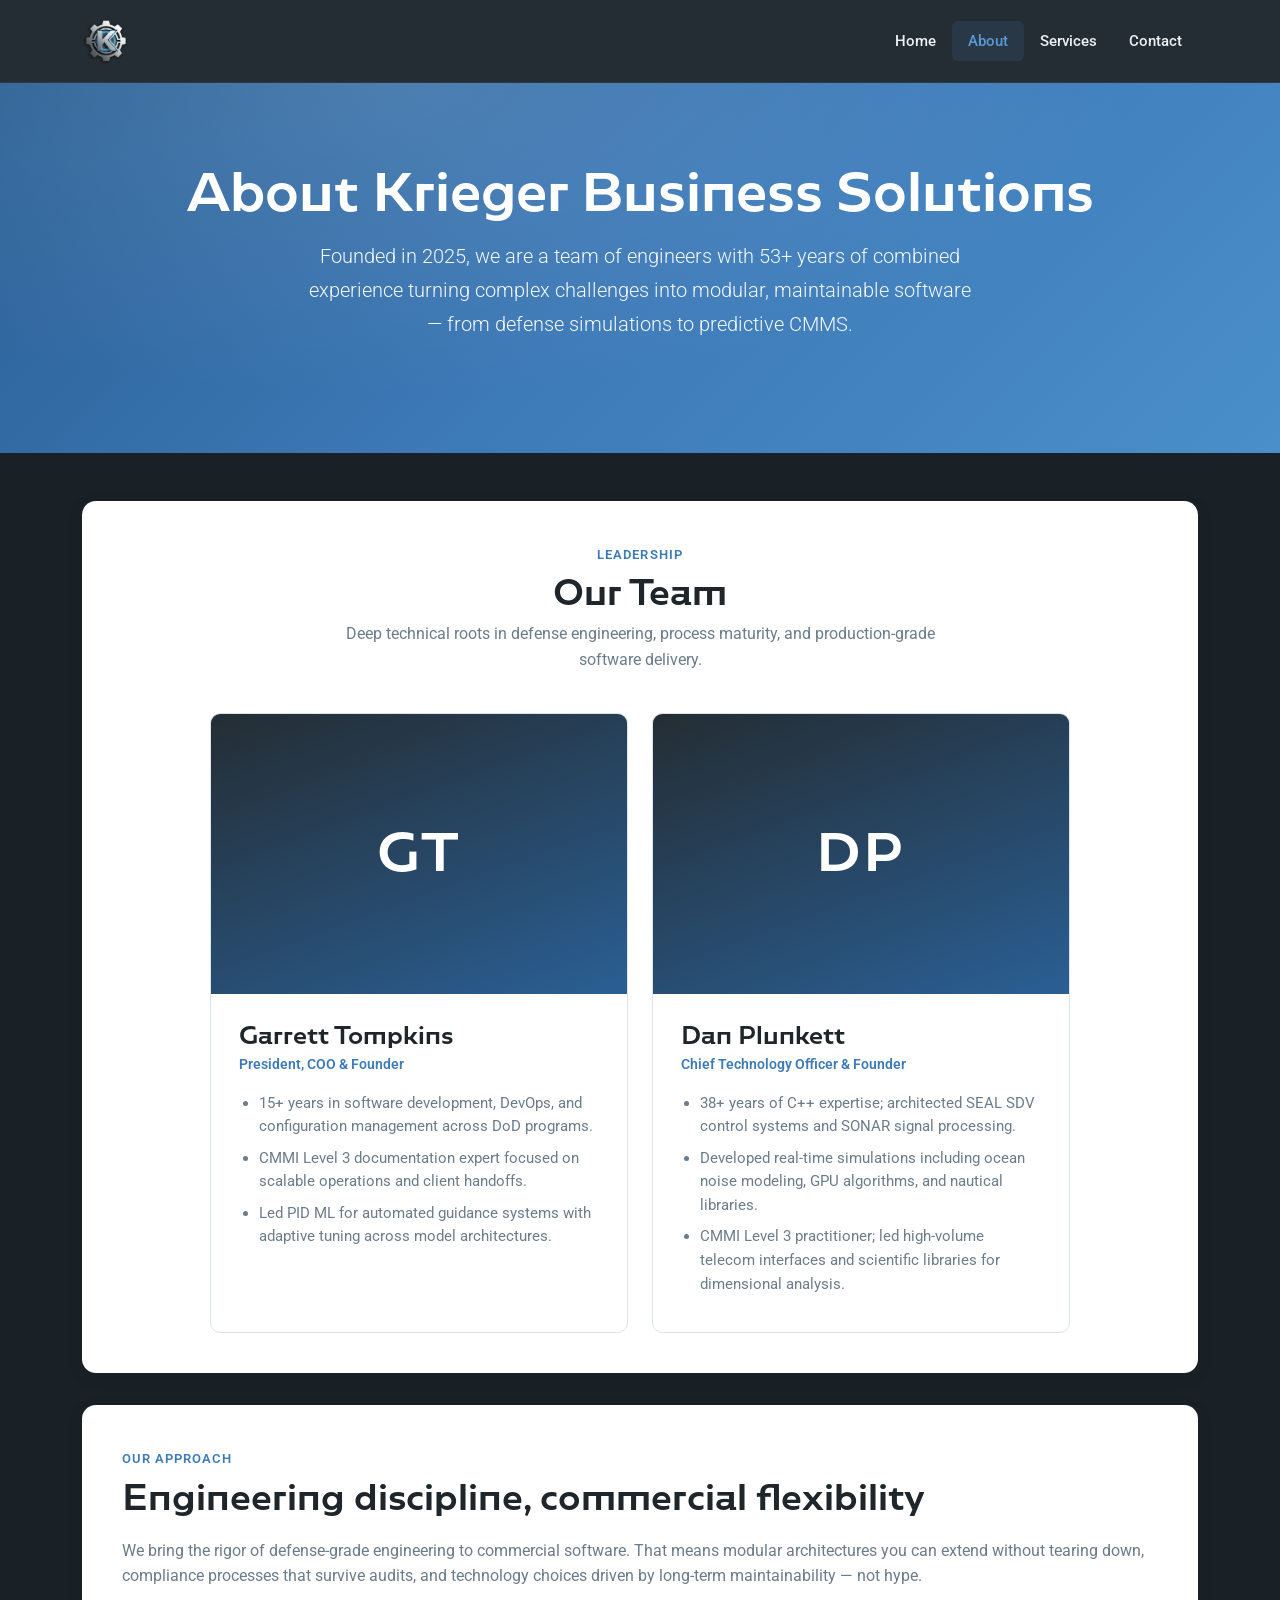
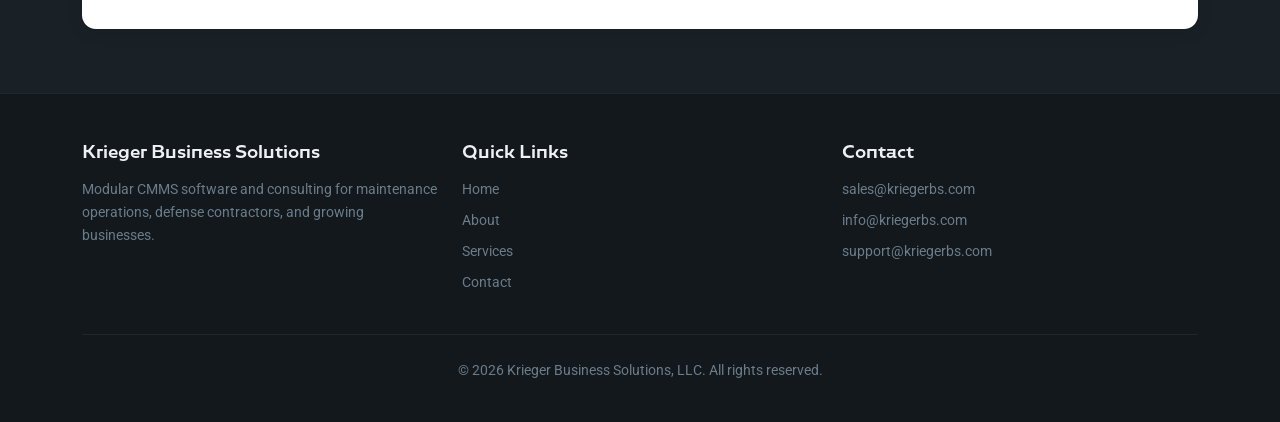
==== commit 37640dfa: "updated email addresses" ====
--- a/about.html
+++ b/about.html
@@ -119,7 +119,9 @@
                 <div class="col-md-4">
                     <h3>Contact</h3>
                     <ul>
-                        <li><a href="mailto:hello@kriegerbs.com">hello@kriegerbs.com</a></li>
+                        <li><a href="mailto:sales@kriegerbs.com">sales@kriegerbs.com</a></li>
+                        <li><a href="mailto:info@kriegerbs.com">info@kriegerbs.com</a></li>
+                        <li><a href="mailto:support@kriegerbs.com">support@kriegerbs.com</a></li>
                     </ul>
                 </div>
             </div>
--- a/assets/css/main.css
+++ b/assets/css/main.css
@@ -481,10 +481,17 @@
 
 .contact-info-list li {
     display: flex;
-    align-items: center;
+    align-items: flex-start;
     gap: 0.75rem;
     padding: 0.75rem 0;
     font-size: 1.05rem;
+}
+
+.contact-info-list .contact-detail {
+    display: block;
+    font-size: 0.88rem;
+    color: var(--color-text-muted);
+    margin-top: 0.15rem;
 }
 
 .contact-info-list i {
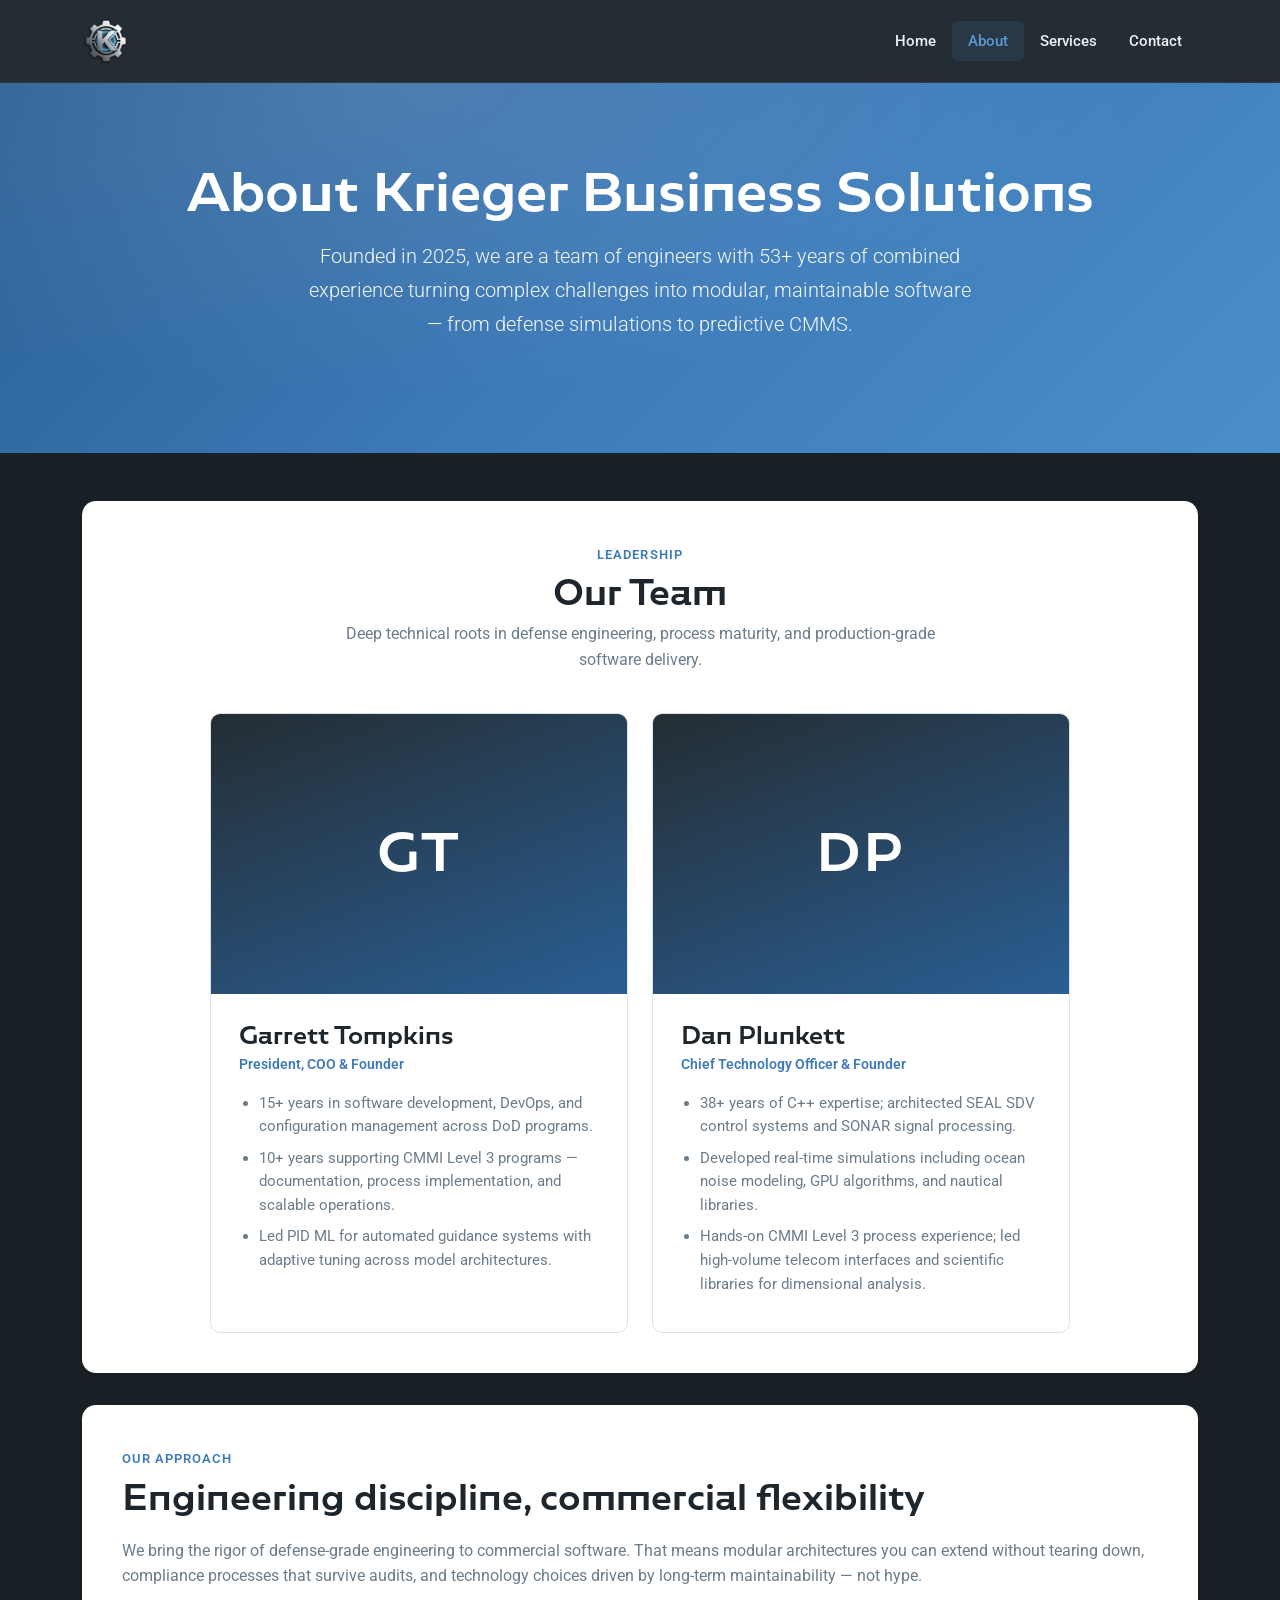
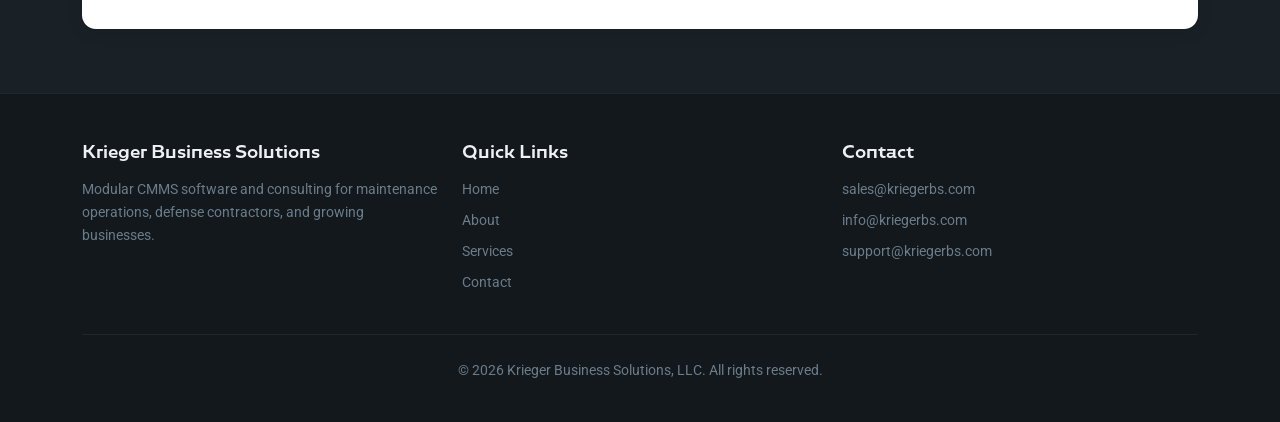
==== commit d1b307e5: "fixed CMMI verbiage" ====
--- a/about.html
+++ b/about.html
@@ -65,7 +65,7 @@
                                 <p class="card-subtitle">President, COO &amp; Founder</p>
                                 <ul>
                                     <li>15+ years in software development, DevOps, and configuration management across DoD programs.</li>
-                                    <li>CMMI Level 3 documentation expert focused on scalable operations and client handoffs.</li>
+                                    <li>10+ years supporting CMMI Level 3 programs — documentation, process implementation, and scalable operations.</li>
                                     <li>Led PID ML for automated guidance systems with adaptive tuning across model architectures.</li>
                                 </ul>
                             </div>
@@ -84,7 +84,7 @@
                                 <ul>
                                     <li>38+ years of C++ expertise; architected SEAL SDV control systems and SONAR signal processing.</li>
                                     <li>Developed real-time simulations including ocean noise modeling, GPU algorithms, and nautical libraries.</li>
-                                    <li>CMMI Level 3 practitioner; led high-volume telecom interfaces and scientific libraries for dimensional analysis.</li>
+                                    <li>Hands-on CMMI Level 3 process experience; led high-volume telecom interfaces and scientific libraries for dimensional analysis.</li>
                                 </ul>
                             </div>
                         </article>
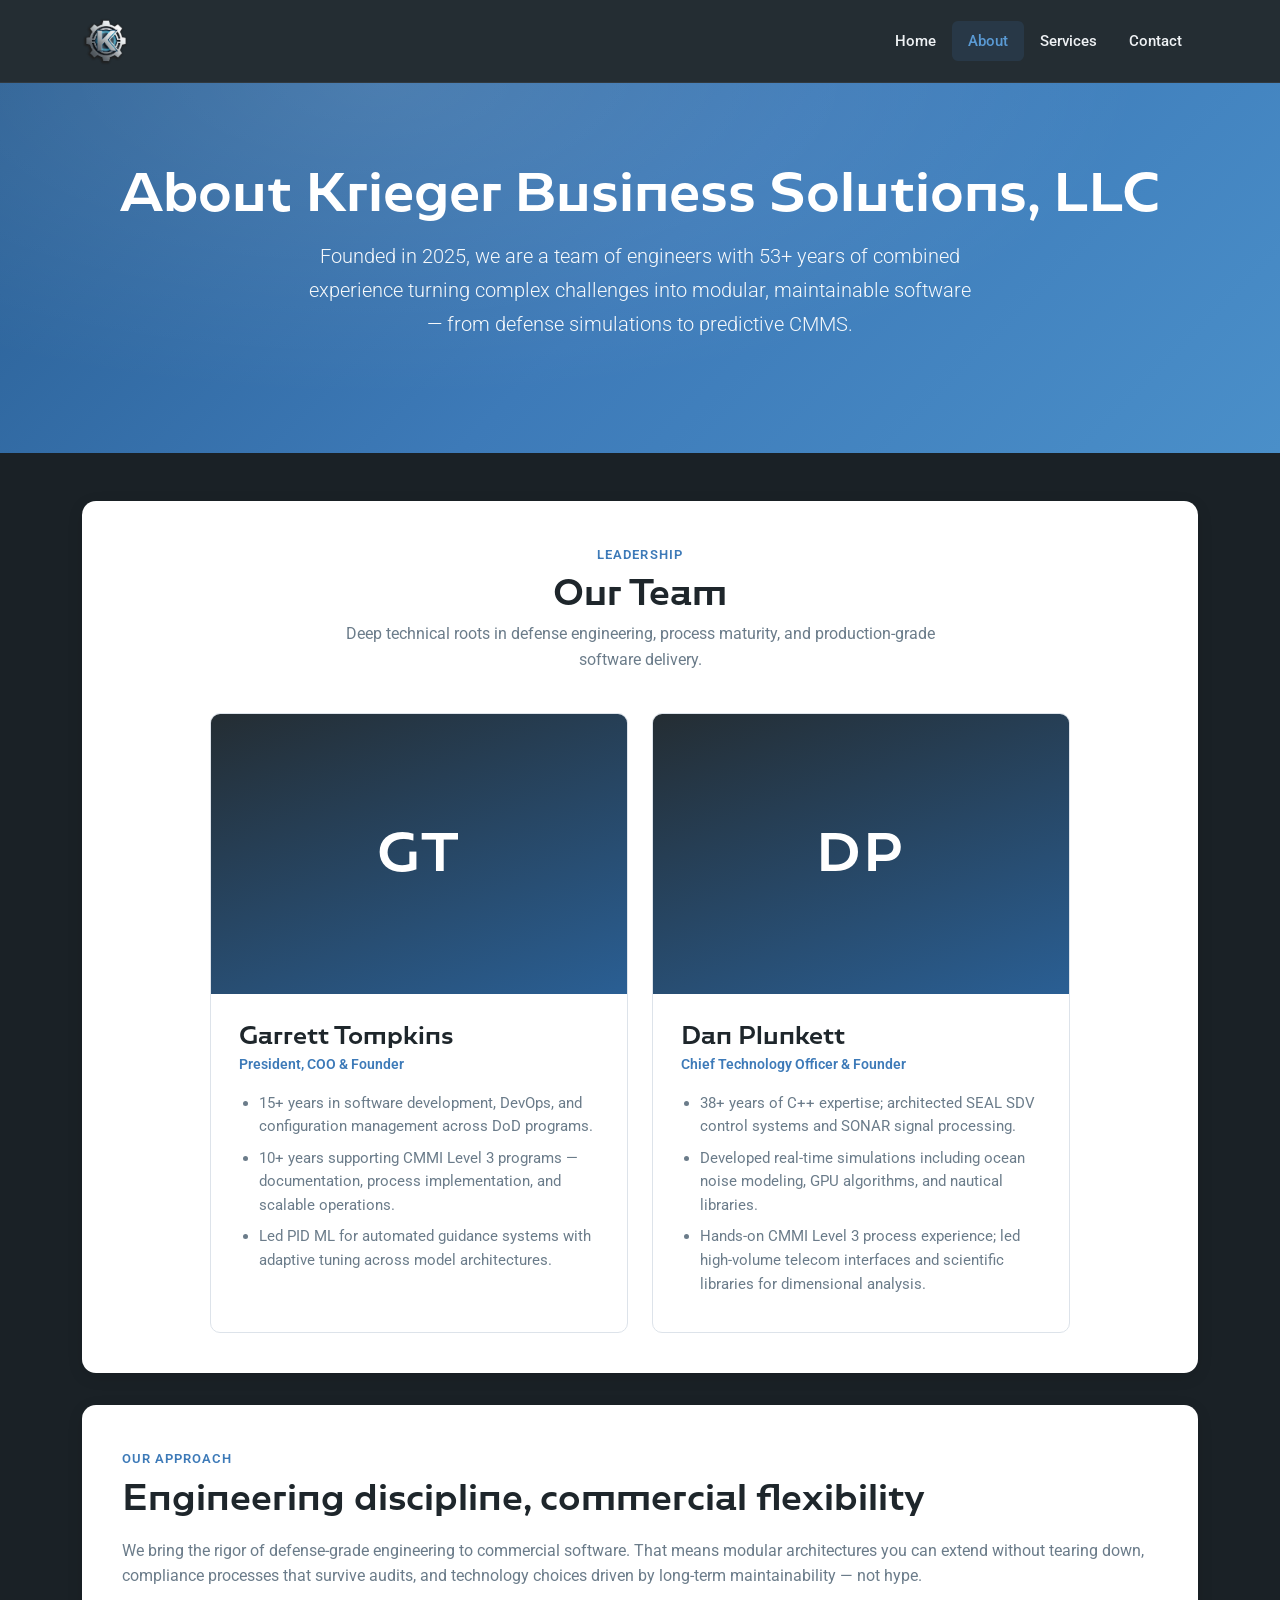
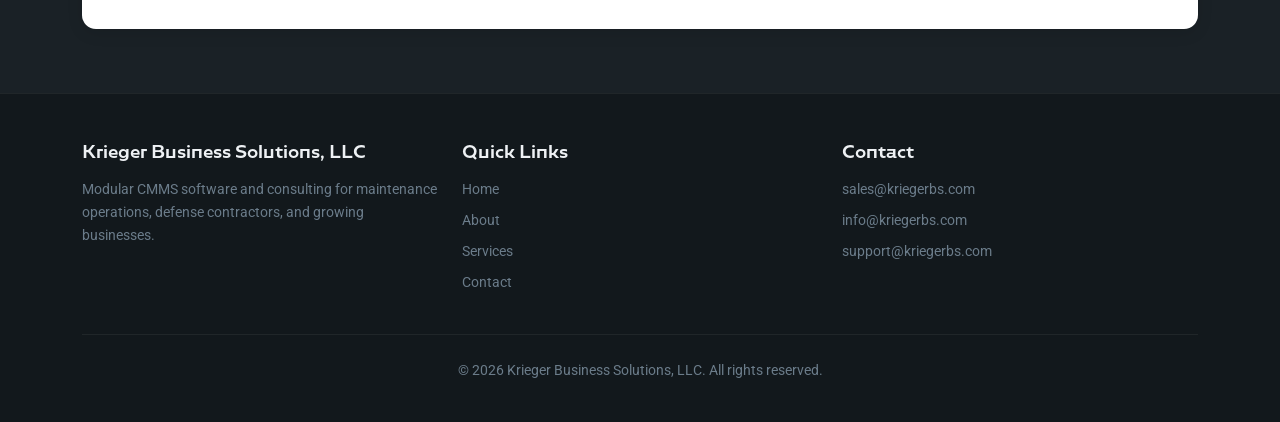
==== commit ad03f05c: "added LLC to company name" ====
--- a/about.html
+++ b/about.html
@@ -3,8 +3,8 @@
 <head>
     <meta charset="UTF-8">
     <meta name="viewport" content="width=device-width, initial-scale=1.0">
-    <meta name="description" content="Meet the Krieger Business Solutions team — engineers with 53+ years of combined experience in defense systems, CMMS, and enterprise software.">
-    <title>About — Krieger Business Solutions</title>
+    <meta name="description" content="Meet the Krieger Business Solutions, LLC team — engineers with 53+ years of combined experience in defense systems, CMMS, and enterprise software.">
+    <title>About — Krieger Business Solutions, LLC</title>
     <link rel="icon" href="images/KLogoOnly.png" type="image/png">
     <link rel="preconnect" href="https://fonts.googleapis.com">
     <link rel="preconnect" href="https://fonts.gstatic.com" crossorigin>
@@ -20,7 +20,7 @@
         <nav class="navbar navbar-expand-lg navbar-dark" aria-label="Main navigation">
             <div class="container">
                 <a class="navbar-brand" href="index.html">
-                    <img src="images/KLogoOnly.png" alt="Krieger Business Solutions" width="150" height="48">
+                    <img src="images/KLogoOnly.png" alt="Krieger Business Solutions, LLC" width="150" height="48">
                 </a>
                 <button class="navbar-toggler" type="button" data-bs-toggle="collapse" data-bs-target="#navbarNav" aria-controls="navbarNav" aria-expanded="false" aria-label="Toggle navigation">
                     <span class="navbar-toggler-icon"></span>
@@ -39,7 +39,7 @@
 
     <section class="hero">
         <div class="container">
-            <h1>About Krieger Business Solutions</h1>
+            <h1>About Krieger Business Solutions, LLC</h1>
             <p class="lead">Founded in 2025, we are a team of engineers with 53+ years of combined experience turning complex challenges into modular, maintainable software — from defense simulations to predictive CMMS.</p>
         </div>
     </section>
@@ -104,7 +104,7 @@
         <div class="container">
             <div class="row g-4">
                 <div class="col-md-4">
-                    <h3>Krieger Business Solutions</h3>
+                    <h3>Krieger Business Solutions, LLC</h3>
                     <p>Modular CMMS software and consulting for maintenance operations, defense contractors, and growing businesses.</p>
                 </div>
                 <div class="col-md-4">
--- a/assets/css/main.css
+++ b/assets/css/main.css
@@ -1,4 +1,4 @@
-/* Krieger Business Solutions — shared stylesheet */
+/* Krieger Business Solutions, LLC — shared stylesheet */
 
 @font-face {
     font-family: 'Caprina Medium';
